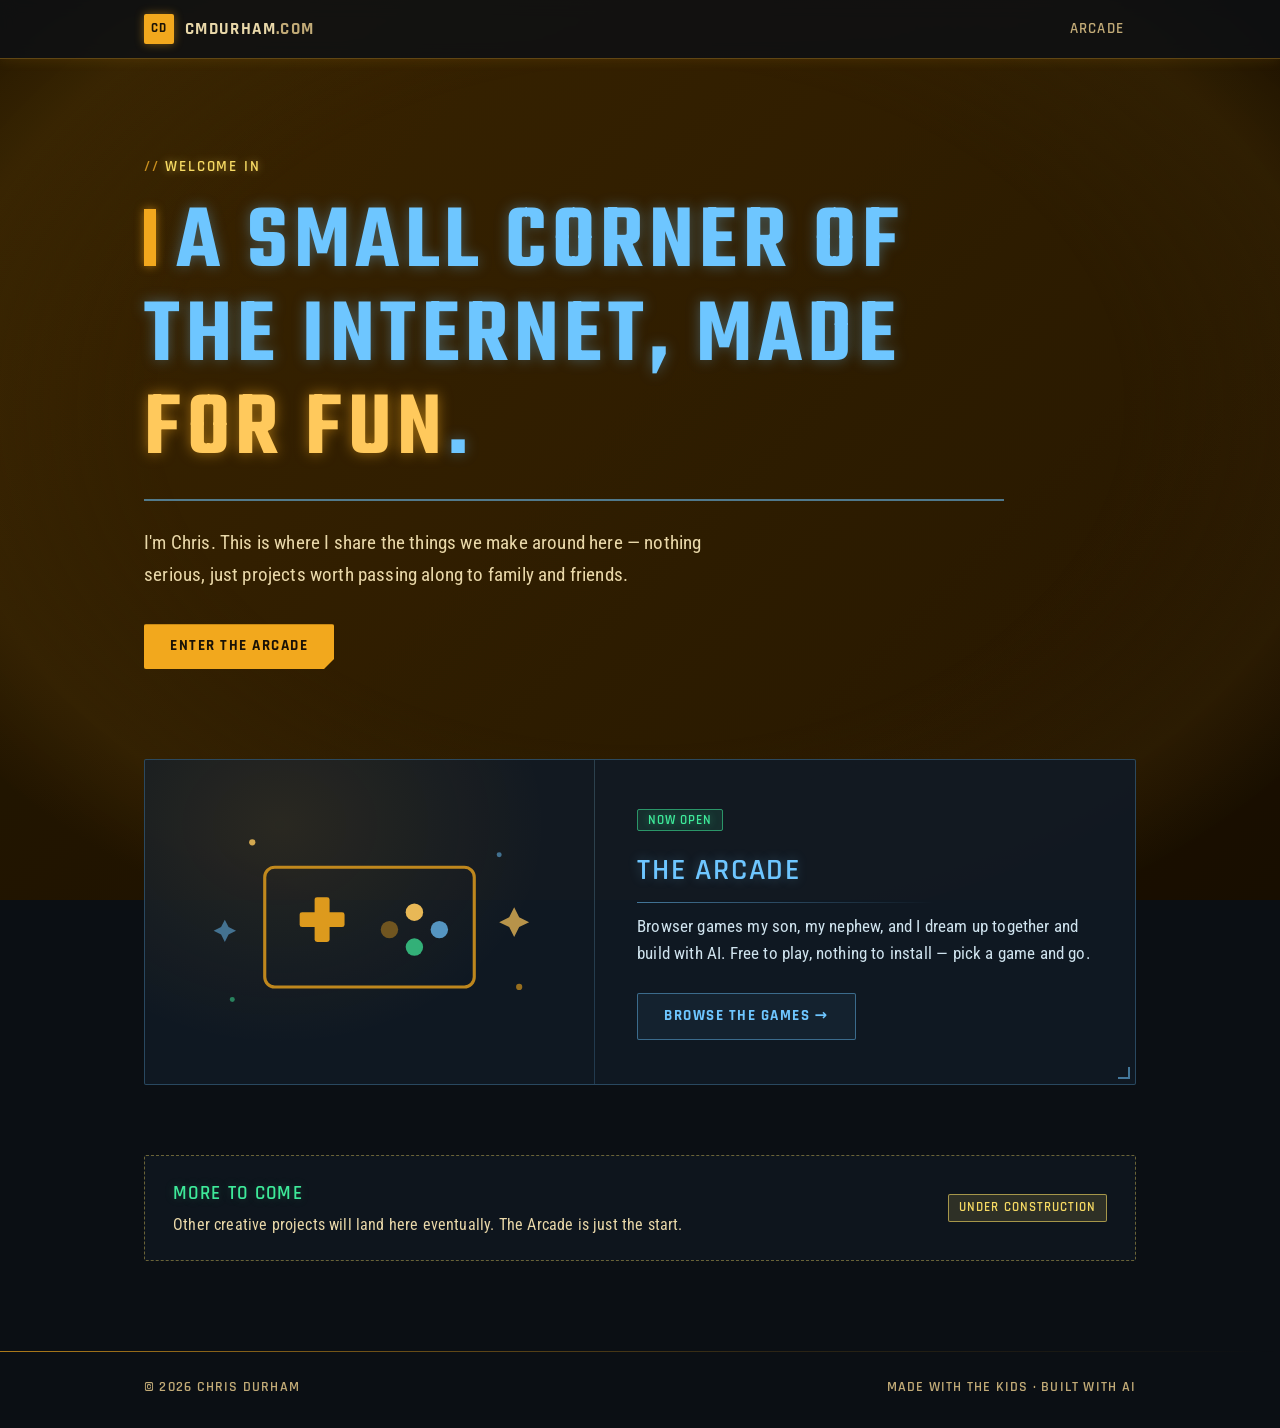
==== index.html @ ae60b52b "Initial site: landing page, arcade, EXODUS Co-Authored-By: Claude Opus 5.5 <noreply@anthropic.com>" ====
<!DOCTYPE html>
<html lang="en">
<head>
  <meta charset="UTF-8">
  <meta name="viewport" content="width=device-width, initial-scale=1.0">
  <title>cmdurham.com</title>
  <meta name="description" content="Chris Durham's corner of the internet — home of the Arcade: browser games built with AI, for family fun.">
  <link rel="preconnect" href="https://fonts.googleapis.com">
  <link rel="preconnect" href="https://fonts.gstatic.com" crossorigin>
  <link href="https://fonts.googleapis.com/css2?family=Teko:wght@500;600&family=Rajdhani:wght@500;600;700&family=Roboto+Condensed:wght@400;500&display=swap" rel="stylesheet">
  <link rel="stylesheet" href="/styles.css">
  <link rel="icon" href="data:image/svg+xml,<svg xmlns='http://www.w3.org/2000/svg' viewBox='0 0 100 100'><rect width='100' height='100' rx='8' fill='%23f2a81d'/><text x='50' y='68' font-size='52' text-anchor='middle' font-family='sans-serif' font-weight='bold' fill='%231a1206'>CD</text></svg>">
</head>
<body>

  <header class="site-header">
    <div class="wrap header-inner">
      <a class="wordmark" href="/">
        <span class="wordmark-mark">CD</span>
        <span class="wordmark-text">cmdurham<span class="dim">.com</span></span>
      </a>
      <nav class="site-nav">
        <a href="/arcade/">Arcade</a>
      </nav>
    </div>
  </header>

  <main>

    <section class="hero">
      <div class="wrap">
        <p class="badge">Welcome in</p>
        <h1 class="h-display">A small corner of the internet, made <span class="accent-gold">for fun</span>.</h1>
        <p class="hero-sub">
          I'm Chris. This is where I share the things we make around here —
          nothing serious, just projects worth passing along to family and friends.
        </p>
        <div class="hero-actions">
          <a class="btn btn-primary" href="/arcade/">Enter the Arcade</a>
        </div>
      </div>
    </section>

    <section class="feature">
      <div class="wrap">
        <a class="feature-card" href="/arcade/">
          <span class="feature-art" aria-hidden="true">
            <svg viewBox="0 0 360 260" xmlns="http://www.w3.org/2000/svg" preserveAspectRatio="xMidYMid meet" role="img" aria-label="Game controller artwork">
              <g opacity="0.9">
                <rect x="96" y="86" width="168" height="96" rx="8" fill="none" stroke="#f2a81d" stroke-width="2.5" opacity="0.85"/>
                <rect x="124" y="122" width="36" height="12" rx="2" fill="#f2a81d"/>
                <rect x="136" y="110" width="12" height="36" rx="2" fill="#f2a81d"/>
                <circle cx="216" cy="122" r="7" fill="#ffc95c"/>
                <circle cx="236" cy="136" r="7" fill="#6ec6ff" opacity="0.8"/>
                <circle cx="216" cy="150" r="7" fill="#3eea9a" opacity="0.8"/>
                <circle cx="196" cy="136" r="7" fill="#f2a81d" opacity="0.45"/>
              </g>
              <circle cx="86" cy="66" r="2.5" fill="#ffc95c" opacity="0.8"/>
              <circle cx="284" cy="76" r="2" fill="#6ec6ff" opacity="0.5"/>
              <circle cx="300" cy="182" r="2.5" fill="#f2a81d" opacity="0.6"/>
              <circle cx="70" cy="192" r="2" fill="#3eea9a" opacity="0.5"/>
              <path d="M296 118 l4 8 8 4 -8 4 -4 8 -4 -8 -8 -4 8 -4 Z" fill="#ffc95c" opacity="0.7"/>
              <path d="M64 128 l3 6 6 3 -6 3 -3 6 -3 -6 -6 -3 6 -3 Z" fill="#6ec6ff" opacity="0.5"/>
            </svg>
          </span>
          <span class="feature-body">
            <span class="tag tag-green">Now open</span>
            <h2>The Arcade</h2>
            <p>
              Browser games my son, my nephew, and I dream up together and build
              with AI. Free to play, nothing to install — pick a game and go.
            </p>
            <span class="btn btn-ghost">Browse the games →</span>
          </span>
        </a>
      </div>
    </section>

    <section class="soon-strip">
      <div class="wrap">
        <div class="soon-inner">
          <div>
            <h3>More to come</h3>
            <p>Other creative projects will land here eventually. The Arcade is just the start.</p>
          </div>
          <span class="tag">Under construction</span>
        </div>
      </div>
    </section>

  </main>

  <footer class="site-footer">
    <div class="wrap footer-inner">
      <span>© <span id="year">2026</span> Chris Durham</span>
      <span class="dim">Made with the kids · Built with AI</span>
    </div>
  </footer>

  <script>document.getElementById('year').textContent = new Date().getFullYear();</script>
</body>
</html>
---- styles.css ----
/* ========================================================================
   cmdurham.com — site styles
   Foundation: "Wake Up Samurai" (Cyberpunk 2077 Obsidian theme), with the
   oxblood/red role recast in amber-gold. Night City HUD: charcoal gradient,
   cyan headers, green active glow, gold labels, data-shard panels.
   ======================================================================== */

:root {
  /* type — theme stacks, web-available fallbacks first */
  --font-display: 'Teko', 'Rajdhani', system-ui, sans-serif;
  --font-ui: 'Rajdhani', 'Electrolize', system-ui, sans-serif;
  --font-text: 'Roboto Condensed', 'Rajdhani', 'Inter', system-ui, sans-serif;

  /* surfaces (theme charcoals) */
  --bg: #0b0f14;
  --panel: rgba(17, 26, 36, 0.92);
  --panel-solid: #131922;
  --raised: #1d2531;

  /* amber-gold — replaces the theme's red role */
  --gold: #f2a81d;
  --gold-bright: #ffc95c;
  --gold-dim: #c98f1e;

  /* supporting accents, straight from the theme */
  --cyan: #6ec6ff;
  --cyan-hover: #9ad9ff;
  --green: #3eea9a;
  --tag-gold: #f6da63;

  /* text — warm-tinted but bright, for real contrast on charcoal */
  --text: #e9d8a9;
  --text-muted: #c2ab77;
  --text-pale: #cfe3ee; /* shard-panel body color, from theme blockquotes */
}

* { box-sizing: border-box; margin: 0; padding: 0; }

html { scroll-behavior: smooth; }

body {
  background: var(--bg);
  color: var(--text);
  font-family: var(--font-text);
  font-size: 17px;
  font-weight: 400;
  line-height: 1.65;
  letter-spacing: 0.01em;
  -webkit-font-smoothing: antialiased;
  position: relative;
  min-height: 100vh;
}

/* Animated amber→charcoal gradient (theme's oxblood layer, recast) */
body::before {
  content: '';
  position: fixed;
  inset: 0;
  z-index: 0;
  pointer-events: none;
  background: linear-gradient(
    135deg,
    #3a2a08 0%,   /* deep amber-brown */
    #1d1509 38%,  /* dark bronze */
    #0b0f14 100%  /* blue-black charcoal */
  );
  background-size: 400% 400%;
  animation: cpGradientShift 60s ease infinite;
  filter: saturate(120%) brightness(104%) contrast(108%);
}

@keyframes cpGradientShift {
  0%   { background-position: 0% 50%; }
  50%  { background-position: 100% 50%; }
  100% { background-position: 0% 50%; }
}

/* Amber-tinted vignette */
body::after {
  content: '';
  position: fixed;
  inset: 0;
  z-index: 0;
  pointer-events: none;
  background: radial-gradient(
    65% 65% at 50% 45%,
    rgba(0, 0, 0, 0) 58%,
    rgba(58, 42, 8, 0.26) 85%,
    rgba(0, 0, 0, 0.32) 100%
  );
}

main, .site-header, .site-footer { position: relative; z-index: 1; }

.wrap {
  max-width: 1040px;
  margin: 0 auto;
  padding: 0 24px;
}

/* Links — cyan with glow, per theme */
a { color: var(--cyan); text-decoration: none; }

p a {
  border-bottom: 1px solid rgba(110, 198, 255, 0.45);
  transition: color 0.2s ease, border-color 0.2s ease, text-shadow 0.2s ease;
}

p a:hover {
  color: var(--cyan-hover);
  border-bottom-color: rgba(110, 198, 255, 0.85);
  text-shadow: 0 0 8px rgba(110, 198, 255, 0.8);
}

/* ---------- header — HUD titlebar ---------- */

.site-header {
  position: sticky;
  top: 0;
  z-index: 10;
  background: rgba(11, 15, 20, 0.82);
  backdrop-filter: blur(8px);
  -webkit-backdrop-filter: blur(8px);
  border-bottom: 1px solid rgba(242, 168, 29, 0.35);
  box-shadow: 0 1px 12px rgba(242, 168, 29, 0.12);
}

.header-inner {
  display: flex;
  align-items: center;
  justify-content: space-between;
  height: 58px;
}

.wordmark {
  display: flex;
  align-items: center;
  gap: 11px;
  color: var(--text);
  font-family: var(--font-ui);
  font-weight: 700;
  font-size: 17px;
  text-transform: uppercase;
  letter-spacing: 0.08em;
}

.wordmark-mark {
  display: grid;
  place-items: center;
  width: 30px;
  height: 30px;
  border-radius: 2px;
  background: var(--gold);
  color: #1a1206;
  font-weight: 700;
  font-size: 13px;
  box-shadow: 0 0 10px rgba(242, 168, 29, 0.45);
}

.dim { color: var(--text-muted); }

.site-nav { display: flex; align-items: stretch; gap: 6px; }

.site-nav a {
  display: flex;
  align-items: center;
  padding: 4px 12px;
  border-left: 2px solid transparent;
  color: var(--text-muted);
  font-family: var(--font-ui);
  font-weight: 600;
  font-size: 15px;
  text-transform: uppercase;
  letter-spacing: 0.08em;
  transition: color 0.15s ease, background 0.15s ease, border-color 0.15s ease;
}

.site-nav a:hover {
  color: var(--text);
  background: rgba(242, 168, 29, 0.08);
  border-left-color: rgba(242, 168, 29, 0.5);
}

.site-nav a.nav-active {
  color: var(--green);
  background: rgba(62, 234, 154, 0.10);
  border-left-color: rgba(62, 234, 154, 0.6);
  box-shadow: inset 0 0 0 1px rgba(62, 234, 154, 0.25);
  text-shadow: 0 0 8px rgba(62, 234, 154, 0.5);
}

/* ---------- micro-label ("//" netrunner prefix, gold) ---------- */

.badge {
  display: inline-block;
  font-family: var(--font-ui);
  font-weight: 600;
  font-size: 15px;
  letter-spacing: 0.12em;
  text-transform: uppercase;
  color: var(--tag-gold);
  text-shadow: 0 0 8px rgba(246, 218, 99, 0.45);
  margin-bottom: 18px;
}

.badge::before {
  content: '// ';
  color: var(--gold-dim);
  text-shadow: none;
}

/* ---------- tags — gold pills, sharp ---------- */

.tag {
  font-family: var(--font-ui);
  font-size: 13px;
  font-weight: 600;
  letter-spacing: 0.08em;
  text-transform: uppercase;
  color: var(--tag-gold);
  background: rgba(246, 218, 99, 0.14);
  border: 1px solid rgba(246, 218, 99, 0.6);
  padding: 2px 10px;
  border-radius: 2px;
}

.tag-green {
  color: var(--green);
  background: rgba(62, 234, 154, 0.10);
  border-color: rgba(62, 234, 154, 0.55);
  text-shadow: 0 0 8px rgba(62, 234, 154, 0.4);
}

/* ---------- display headings — H1 chrome: cyan, tick, heavy rule ---------- */

.h-display {
  font-family: var(--font-display);
  font-weight: 600;
  text-transform: uppercase;
  letter-spacing: 0.06em;
  line-height: 1.02;
  color: var(--cyan);
  text-shadow: 0 0 14px rgba(110, 198, 255, 0.35);
  border-bottom: 2px solid rgba(110, 198, 255, 0.55);
  padding-bottom: 0.22em;
  margin-bottom: 26px;
}

.h-display::before {
  content: '';
  display: inline-block;
  width: 0.13em;
  height: 0.62em;
  margin-right: 0.22em;
  background: var(--gold);
  box-shadow: 0 0 10px rgba(242, 168, 29, 0.6);
}

.accent-gold {
  color: var(--gold-bright);
  text-shadow: 0 0 14px rgba(242, 168, 29, 0.55);
}

/* ---------- buttons — amber interactive accent ---------- */

.btn {
  display: inline-flex;
  align-items: center;
  gap: 8px;
  white-space: nowrap;
  font-family: var(--font-ui);
  font-weight: 700;
  font-size: 15px;
  text-transform: uppercase;
  letter-spacing: 0.1em;
  padding: 10px 26px;
  border-radius: 2px;
  transition: background 0.15s ease, color 0.15s ease, box-shadow 0.15s ease, border-color 0.15s ease;
}

.btn-primary {
  background: var(--gold);
  color: #1a1206;
  box-shadow: 0 0 14px rgba(242, 168, 29, 0.35);
  clip-path: polygon(0 0, 100% 0, 100% calc(100% - 10px), calc(100% - 10px) 100%, 0 100%);
}

.btn-primary:hover {
  background: var(--gold-bright);
  box-shadow: 0 0 22px rgba(242, 168, 29, 0.55);
}

.btn-ghost {
  color: var(--cyan);
  background: rgba(110, 198, 255, 0.06);
  border: 1px solid rgba(110, 198, 255, 0.45);
}

.btn-ghost:hover {
  color: var(--cyan-hover);
  border-color: rgba(110, 198, 255, 0.85);
  box-shadow: 0 0 14px rgba(110, 198, 255, 0.3);
  text-shadow: 0 0 8px rgba(110, 198, 255, 0.8);
}

/* ---------- hero (landing) ---------- */

.hero { padding: 92px 0 64px; }

.hero h1 {
  font-size: clamp(52px, 8vw, 92px);
  max-width: 860px;
}

.hero-sub {
  max-width: 600px;
  color: var(--text);
  font-size: 19px;
  margin-bottom: 34px;
}

.hero-actions {
  display: flex;
  gap: 14px;
  flex-wrap: wrap;
}

/* ---------- data-shard panels (shared card chrome) ---------- */

.feature-card, .card, .soon-inner {
  position: relative;
  background: var(--panel);
  border: 1px solid rgba(110, 198, 255, 0.28);
  border-radius: 2px;
}

/* HUD corner bracket, bottom-right */
.feature-card::after, .card::after {
  content: '';
  position: absolute;
  right: 5px;
  bottom: 5px;
  width: 10px;
  height: 10px;
  border-right: 2px solid rgba(110, 198, 255, 0.55);
  border-bottom: 2px solid rgba(110, 198, 255, 0.55);
  pointer-events: none;
}

/* ---------- feature card (landing → arcade) ---------- */

.feature { padding: 26px 0 70px; }

.feature-card {
  display: grid;
  grid-template-columns: 1fr 1.2fr;
  align-items: center;
  overflow: hidden;
  transition: border-color 0.18s ease, box-shadow 0.18s ease;
}

.feature-card:hover {
  border-color: rgba(110, 198, 255, 0.6);
  box-shadow: 0 0 24px rgba(110, 198, 255, 0.15), 0 14px 44px rgba(0, 0, 0, 0.5);
}

.feature-art {
  align-self: stretch;
  display: flex;
  background: radial-gradient(ellipse at 30% 20%, rgba(242, 168, 29, 0.10), transparent 60%);
  border-right: 1px solid rgba(110, 198, 255, 0.2);
  line-height: 0;
}

.feature-art svg { width: 100%; height: 100%; min-height: 240px; }

.feature-body { padding: 38px 42px; }

.feature-body h2 {
  font-family: var(--font-ui);
  font-size: 30px;
  font-weight: 600;
  text-transform: uppercase;
  letter-spacing: 0.06em;
  color: var(--cyan);
  text-shadow: 0 0 12px rgba(110, 198, 255, 0.3);
  margin: 14px 0 4px;
  padding-bottom: 0.2em;
  border-bottom: 1px solid;
  border-image: linear-gradient(90deg, rgba(110, 198, 255, 0.55), rgba(110, 198, 255, 0) 65%) 1;
}

.feature-body p {
  color: var(--text-pale);
  font-size: 16.5px;
  margin: 10px 0 26px;
}

/* ---------- soon strip (landing) ---------- */

.soon-strip { padding: 0 0 90px; }

.soon-inner {
  display: flex;
  align-items: center;
  justify-content: space-between;
  gap: 20px;
  flex-wrap: wrap;
  background: rgba(17, 26, 36, 0.6);
  border: 1px dashed rgba(246, 218, 99, 0.4);
  padding: 22px 28px;
}

.soon-inner h3 {
  font-family: var(--font-ui);
  font-size: 19px;
  font-weight: 600;
  text-transform: uppercase;
  letter-spacing: 0.07em;
  color: var(--green);
  text-shadow: 0 0 10px rgba(62, 234, 154, 0.25);
  margin-bottom: 2px;
}

.soon-inner p { color: var(--text); font-size: 16px; }

/* ---------- page header (arcade) ---------- */

.page-head { padding: 72px 0 40px; }

.page-head h1 { font-size: clamp(48px, 7vw, 80px); }

.page-head p {
  max-width: 640px;
  color: var(--text);
  font-size: 18px;
}

/* ---------- game cards ---------- */

.games { padding: 8px 0 90px; }

.card-grid {
  display: grid;
  grid-template-columns: repeat(auto-fit, minmax(300px, 1fr));
  gap: 24px;
}

.card {
  display: flex;
  flex-direction: column;
  overflow: hidden;
  transition: border-color 0.15s ease, box-shadow 0.15s ease;
}

.card:hover {
  border-color: rgba(110, 198, 255, 0.6);
  box-shadow: 0 0 20px rgba(110, 198, 255, 0.14), 0 12px 36px rgba(0, 0, 0, 0.45);
}

.card-art { display: block; line-height: 0; border-bottom: 1px solid rgba(110, 198, 255, 0.2); }
.card-art svg { width: 100%; height: auto; }

.card-body {
  display: flex;
  flex-direction: column;
  flex: 1;
  padding: 20px 22px 24px;
}

.card-tags {
  display: flex;
  flex-wrap: wrap;
  gap: 8px;
  margin-bottom: 14px;
}

.card h3 {
  font-family: var(--font-ui);
  font-size: 22px;
  font-weight: 600;
  text-transform: uppercase;
  letter-spacing: 0.07em;
  color: var(--green);
  text-shadow: 0 0 10px rgba(62, 234, 154, 0.25);
  margin-bottom: 8px;
}

.card p {
  color: var(--text-pale);
  font-size: 15.5px;
  flex: 1;
}

.card-actions {
  display: flex;
  align-items: center;
  gap: 14px;
  margin-top: 20px;
}

.card-note {
  font-family: var(--font-ui);
  font-weight: 600;
  font-size: 12.5px;
  text-transform: uppercase;
  letter-spacing: 0.08em;
  color: var(--text-muted);
}

.card-soon { opacity: 0.78; }
.card-soon::after { display: none; }
.card-soon:hover {
  border-color: rgba(110, 198, 255, 0.28);
  box-shadow: none;
}

/* ---------- footer — HUD divider fading right ---------- */

.site-footer {
  border-top: 1px solid;
  border-image: linear-gradient(90deg, rgba(242, 168, 29, 0.7), rgba(242, 168, 29, 0.15) 60%, transparent) 1;
  padding: 24px 0 30px;
}

.footer-inner {
  display: flex;
  justify-content: space-between;
  flex-wrap: wrap;
  gap: 8px;
  color: var(--text-muted);
  font-family: var(--font-ui);
  font-weight: 600;
  font-size: 13.5px;
  text-transform: uppercase;
  letter-spacing: 0.09em;
}

/* ---------- small screens ---------- */

@media (max-width: 720px) {
  .hero { padding: 64px 0 48px; }
  .feature-card { grid-template-columns: 1fr; }
  .feature-art { border-right: none; border-bottom: 1px solid rgba(110, 198, 255, 0.2); }
  .feature-art svg { min-height: 180px; }
  .feature-body { padding: 26px 24px 30px; }
  .page-head { padding: 54px 0 32px; }
  .card-actions { flex-wrap: wrap; }
}
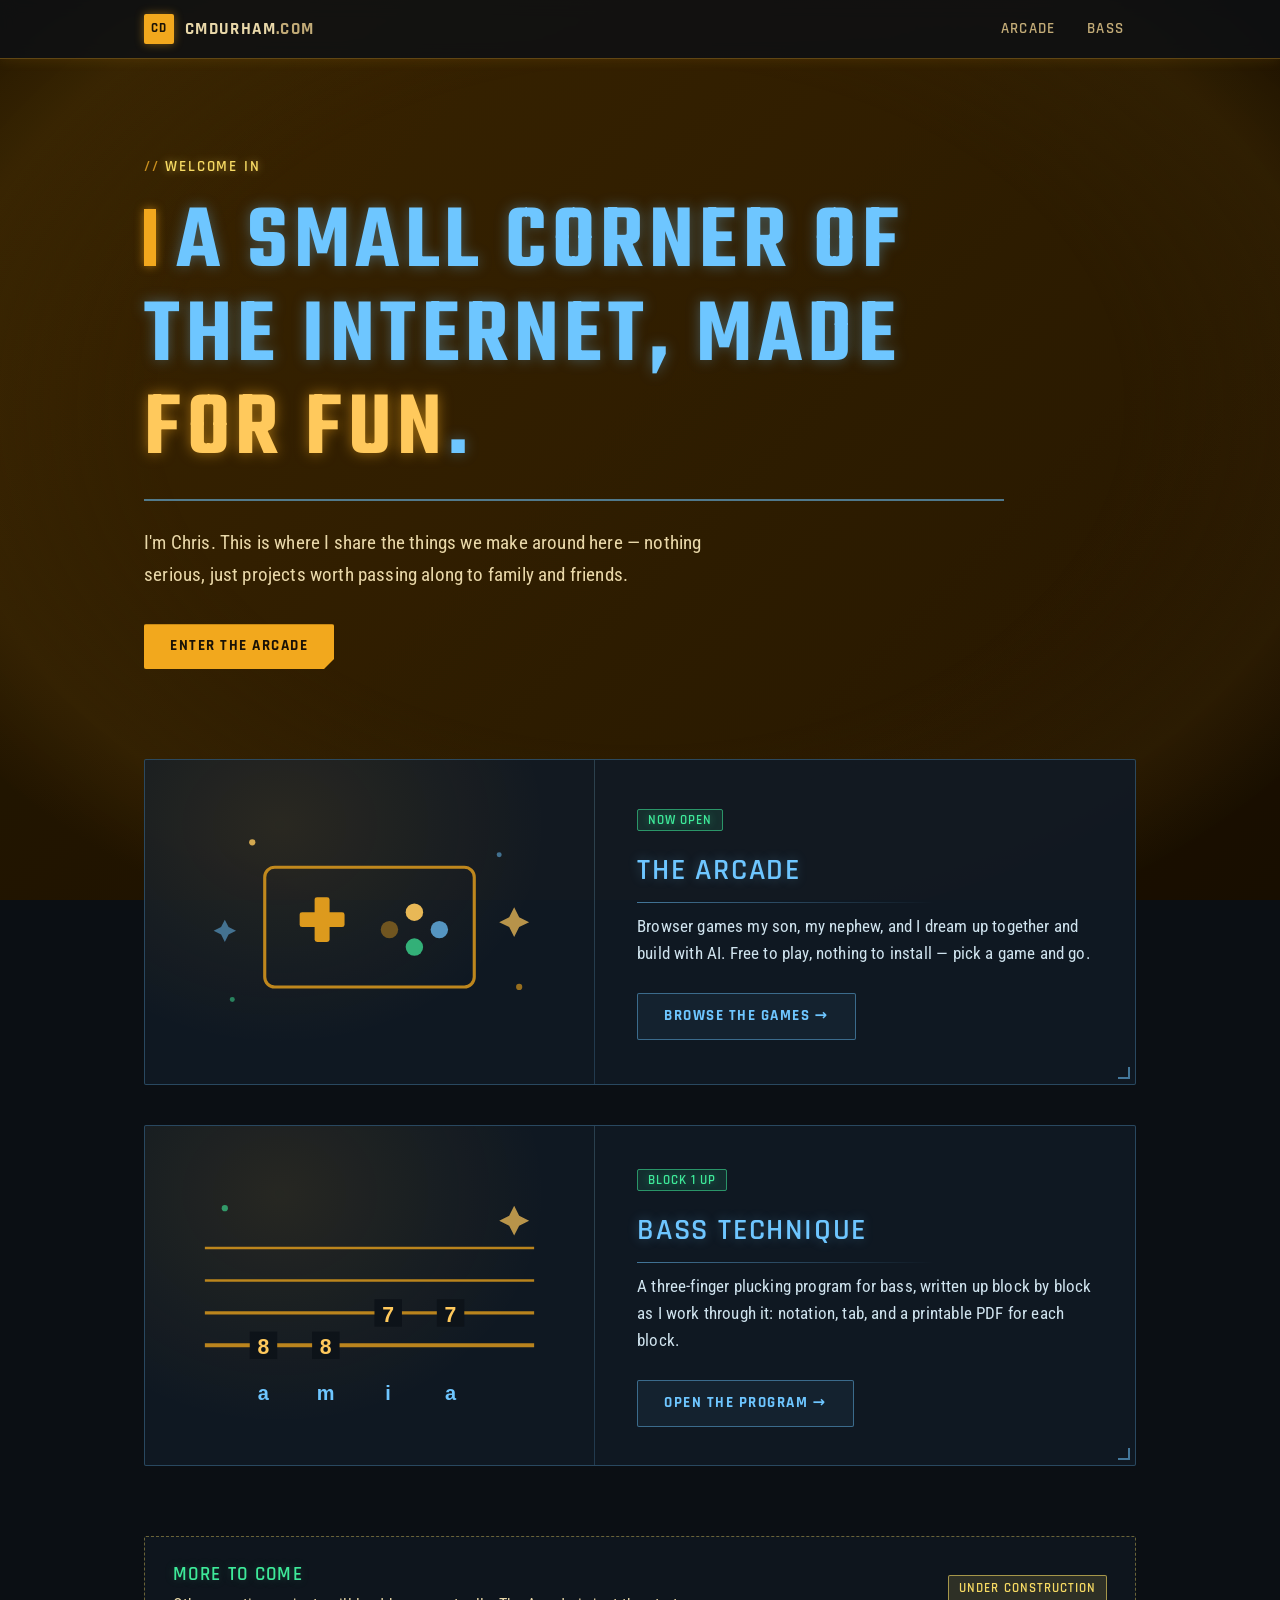
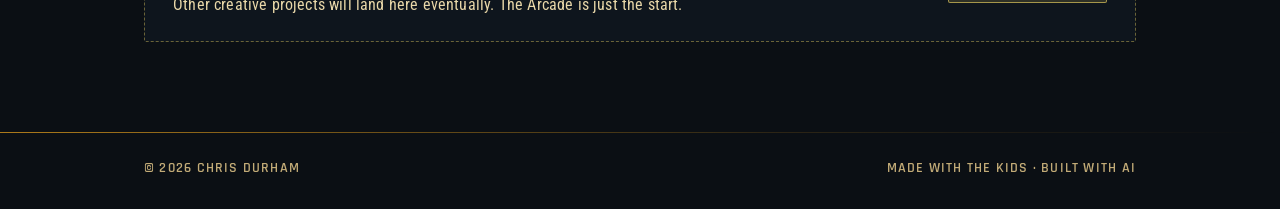
==== commit 19a403ce: "Link Bass Technique from the nav and landing page Adds a "Bass" nav item on the landing and Arcade p" ====
--- a/index.html
+++ b/index.html
@@ -21,6 +21,7 @@
       </a>
       <nav class="site-nav">
         <a href="/arcade/">Arcade</a>
+        <a href="/bass-technique/">Bass</a>
       </nav>
     </div>
   </header>
@@ -76,6 +77,39 @@
       </div>
     </section>
 
+    <section class="feature">
+      <div class="wrap">
+        <a class="feature-card" href="/bass-technique/">
+          <span class="feature-art" aria-hidden="true">
+            <svg viewBox="0 0 360 260" xmlns="http://www.w3.org/2000/svg" preserveAspectRatio="xMidYMid meet" role="img" aria-label="Bass tab artwork">
+              <g stroke="#f2a81d" stroke-width="2" opacity="0.75">
+                <line x1="48" y1="92" x2="312" y2="92"/>
+                <line x1="48" y1="118" x2="312" y2="118"/>
+                <line x1="48" y1="144" x2="312" y2="144" stroke-width="2.6"/>
+                <line x1="48" y1="170" x2="312" y2="170" stroke-width="3.2"/>
+              </g>
+              <g font-family="sans-serif" font-weight="bold" font-size="17" text-anchor="middle">
+                <g fill="#0d1319"><rect x="84" y="159" width="22" height="22"/><rect x="134" y="159" width="22" height="22"/><rect x="184" y="133" width="22" height="22"/><rect x="234" y="133" width="22" height="22"/></g>
+                <g fill="#ffc95c"><text x="95" y="177">8</text><text x="145" y="177">8</text><text x="195" y="151">7</text><text x="245" y="151">7</text></g>
+                <g fill="#6ec6ff" font-size="16" font-weight="600"><text x="95" y="214">a</text><text x="145" y="214">m</text><text x="195" y="214">i</text><text x="245" y="214">a</text></g>
+              </g>
+              <path d="M296 58 l4 8 8 4 -8 4 -4 8 -4 -8 -8 -4 8 -4 Z" fill="#ffc95c" opacity="0.7"/>
+              <circle cx="64" cy="60" r="2.5" fill="#3eea9a" opacity="0.6"/>
+            </svg>
+          </span>
+          <span class="feature-body">
+            <span class="tag tag-green">Block 1 up</span>
+            <h2>Bass Technique</h2>
+            <p>
+              A three-finger plucking program for bass, written up block by block as I
+              work through it: notation, tab, and a printable PDF for each block.
+            </p>
+            <span class="btn btn-ghost">Open the program →</span>
+          </span>
+        </a>
+      </div>
+    </section>
+
     <section class="soon-strip">
       <div class="wrap">
         <div class="soon-inner">
--- a/styles.css
+++ b/styles.css
@@ -350,6 +350,7 @@
 /* ---------- feature card (landing → arcade) ---------- */
 
 .feature { padding: 26px 0 70px; }
+.feature + .feature { padding-top: 0; margin-top: -30px; }
 
 .feature-card {
   display: grid;
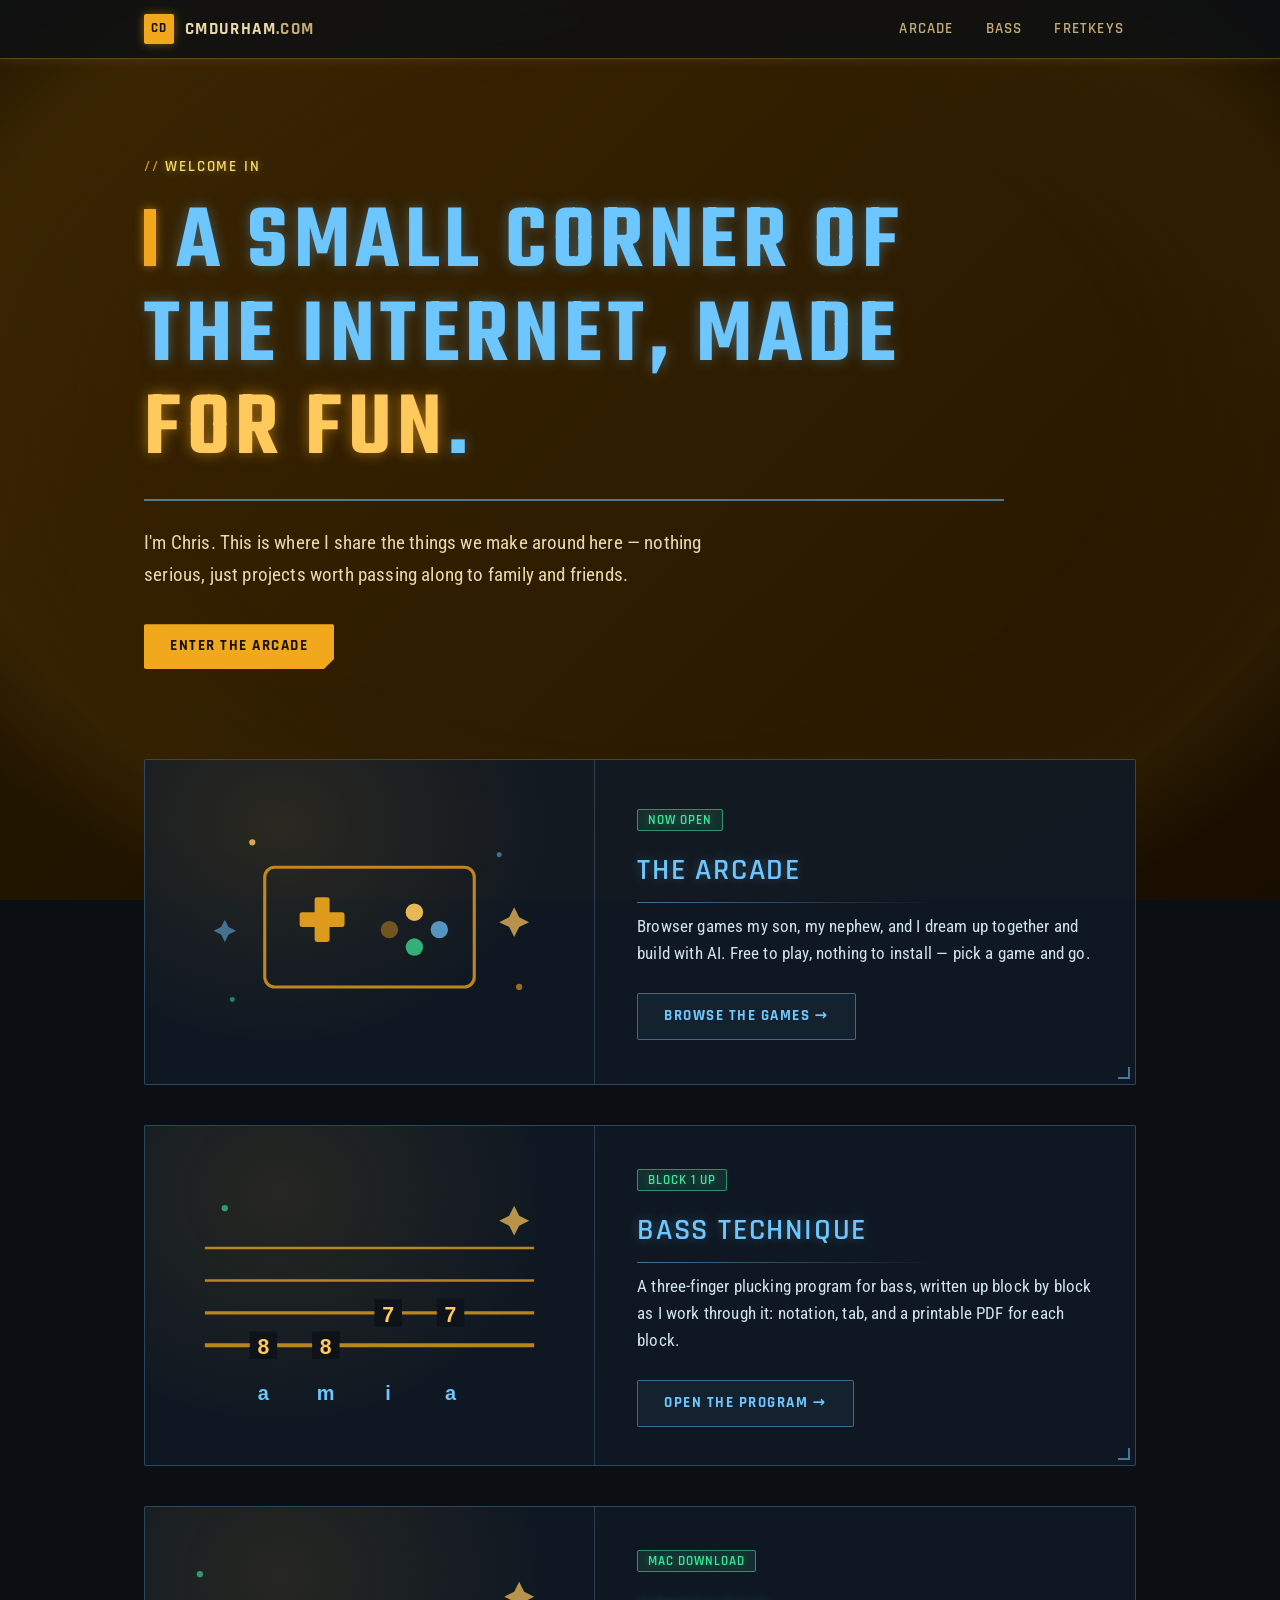
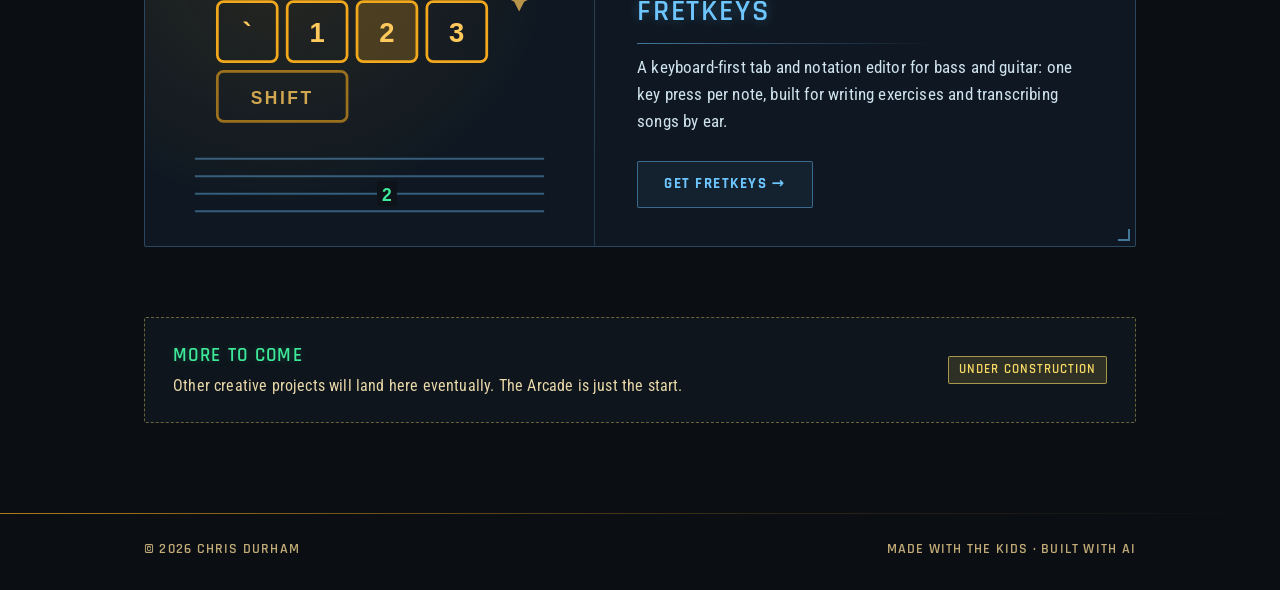
==== commit d41aaa2b: "Add Fretkeys download page with the 0.1.0 Mac build New /fretkeys/ page serving Fretkeys_0.1.0_aarch" ====
--- a/index.html
+++ b/index.html
@@ -22,6 +22,7 @@
       <nav class="site-nav">
         <a href="/arcade/">Arcade</a>
         <a href="/bass-technique/">Bass</a>
+        <a href="/fretkeys/">Fretkeys</a>
       </nav>
     </div>
   </header>
@@ -110,6 +111,48 @@
       </div>
     </section>
 
+    <section class="feature">
+      <div class="wrap">
+        <a class="feature-card" href="/fretkeys/">
+          <span class="feature-art" aria-hidden="true">
+            <svg viewBox="0 0 360 260" xmlns="http://www.w3.org/2000/svg" preserveAspectRatio="xMidYMid meet" role="img" aria-label="Keyboard keys over a tab staff">
+              <g stroke="#6ec6ff" stroke-width="1.6" opacity="0.4">
+                <line x1="40" y1="196" x2="320" y2="196"/>
+                <line x1="40" y1="210" x2="320" y2="210"/>
+                <line x1="40" y1="224" x2="320" y2="224"/>
+                <line x1="40" y1="238" x2="320" y2="238"/>
+              </g>
+              <g font-family="sans-serif" font-weight="bold" text-anchor="middle">
+                <g fill="none" stroke="#f2a81d" stroke-width="2.2">
+                  <rect x="58" y="70" width="48" height="48" rx="5"/>
+                  <rect x="114" y="70" width="48" height="48" rx="5"/>
+                  <rect x="170" y="70" width="48" height="48" rx="5"/>
+                  <rect x="226" y="70" width="48" height="48" rx="5"/>
+                  <rect x="58" y="126" width="104" height="40" rx="5" opacity="0.6"/>
+                </g>
+                <rect x="170" y="70" width="48" height="48" rx="5" fill="#f2a81d" opacity="0.22"/>
+                <g fill="#ffc95c" font-size="22"><text x="82" y="102">`</text><text x="138" y="102">1</text><text x="194" y="102">2</text><text x="250" y="102">3</text></g>
+                <text x="110" y="152" fill="#ffc95c" font-size="14" opacity="0.8" letter-spacing="2">SHIFT</text>
+                <g fill="#0d1319"><rect x="186" y="214" width="16" height="20"/></g>
+                <text x="194" y="230" fill="#3eea9a" font-size="14">2</text>
+              </g>
+              <path d="M300 54 l4 8 8 4 -8 4 -4 8 -4 -8 -8 -4 8 -4 Z" fill="#ffc95c" opacity="0.7"/>
+              <circle cx="44" cy="48" r="2.5" fill="#3eea9a" opacity="0.6"/>
+            </svg>
+          </span>
+          <span class="feature-body">
+            <span class="tag tag-green">Mac download</span>
+            <h2>Fretkeys</h2>
+            <p>
+              A keyboard-first tab and notation editor for bass and guitar: one key press
+              per note, built for writing exercises and transcribing songs by ear.
+            </p>
+            <span class="btn btn-ghost">Get Fretkeys →</span>
+          </span>
+        </a>
+      </div>
+    </section>
+
     <section class="soon-strip">
       <div class="wrap">
         <div class="soon-inner">
--- a/styles.css
+++ b/styles.css
@@ -516,6 +516,78 @@
   box-shadow: none;
 }
 
+/* ---------- download page (fretkeys) ---------- */
+
+.download-panel {
+  position: relative;
+  display: flex;
+  align-items: center;
+  justify-content: space-between;
+  gap: 28px;
+  flex-wrap: wrap;
+  background: var(--panel);
+  border: 1px solid rgba(242, 168, 29, 0.55);
+  border-radius: 2px;
+  box-shadow: 0 0 22px rgba(242, 168, 29, 0.12);
+  padding: 28px 32px;
+  margin-bottom: 24px;
+}
+
+.download-panel > div:first-child { flex: 1 1 420px; }
+
+.download-panel h2 {
+  font-family: var(--font-ui);
+  font-size: 28px;
+  font-weight: 600;
+  text-transform: uppercase;
+  letter-spacing: 0.06em;
+  color: var(--cyan);
+  text-shadow: 0 0 12px rgba(110, 198, 255, 0.3);
+  margin-bottom: 6px;
+}
+
+.download-panel p { color: var(--text-pale); font-size: 16px; max-width: 560px; }
+
+.download-actions {
+  display: flex;
+  flex-direction: column;
+  align-items: flex-start;
+  gap: 10px;
+}
+
+.plain-list {
+  color: var(--text-pale);
+  font-size: 15.5px;
+  padding-left: 1.2em;
+  flex: 1;
+}
+
+.plain-list li + li { margin-top: 8px; }
+.plain-list strong, .card p strong { color: var(--text); font-weight: 500; }
+
+.card .card-foot { flex: 0; margin-top: 14px; color: var(--text-muted); }
+
+code {
+  font-family: ui-monospace, 'SF Mono', Menlo, monospace;
+  font-size: 0.88em;
+  color: var(--gold-bright);
+  background: rgba(242, 168, 29, 0.10);
+  border: 1px solid rgba(242, 168, 29, 0.25);
+  border-radius: 2px;
+  padding: 0 5px;
+}
+
+.checksum {
+  margin-top: 26px;
+  color: var(--text-muted);
+  font-family: var(--font-ui);
+  font-size: 13px;
+  letter-spacing: 0.06em;
+  overflow-wrap: anywhere;
+}
+
+.checksum code { color: var(--text-muted); background: none; border: none; padding: 0; }
+
 /* ---------- footer — HUD divider fading right ---------- */
 
 .site-footer {
@@ -547,4 +619,12 @@
   .feature-body { padding: 26px 24px 30px; }
   .page-head { padding: 54px 0 32px; }
   .card-actions { flex-wrap: wrap; }
-}
+  .download-panel { padding: 24px 22px; }
+}
+
+@media (max-width: 480px) {
+  .wrap { padding: 0 16px; }
+  .wordmark-text .dim { display: none; }
+  .site-nav { gap: 2px; }
+  .site-nav a { padding: 4px 8px; font-size: 14px; letter-spacing: 0.06em; }
+}
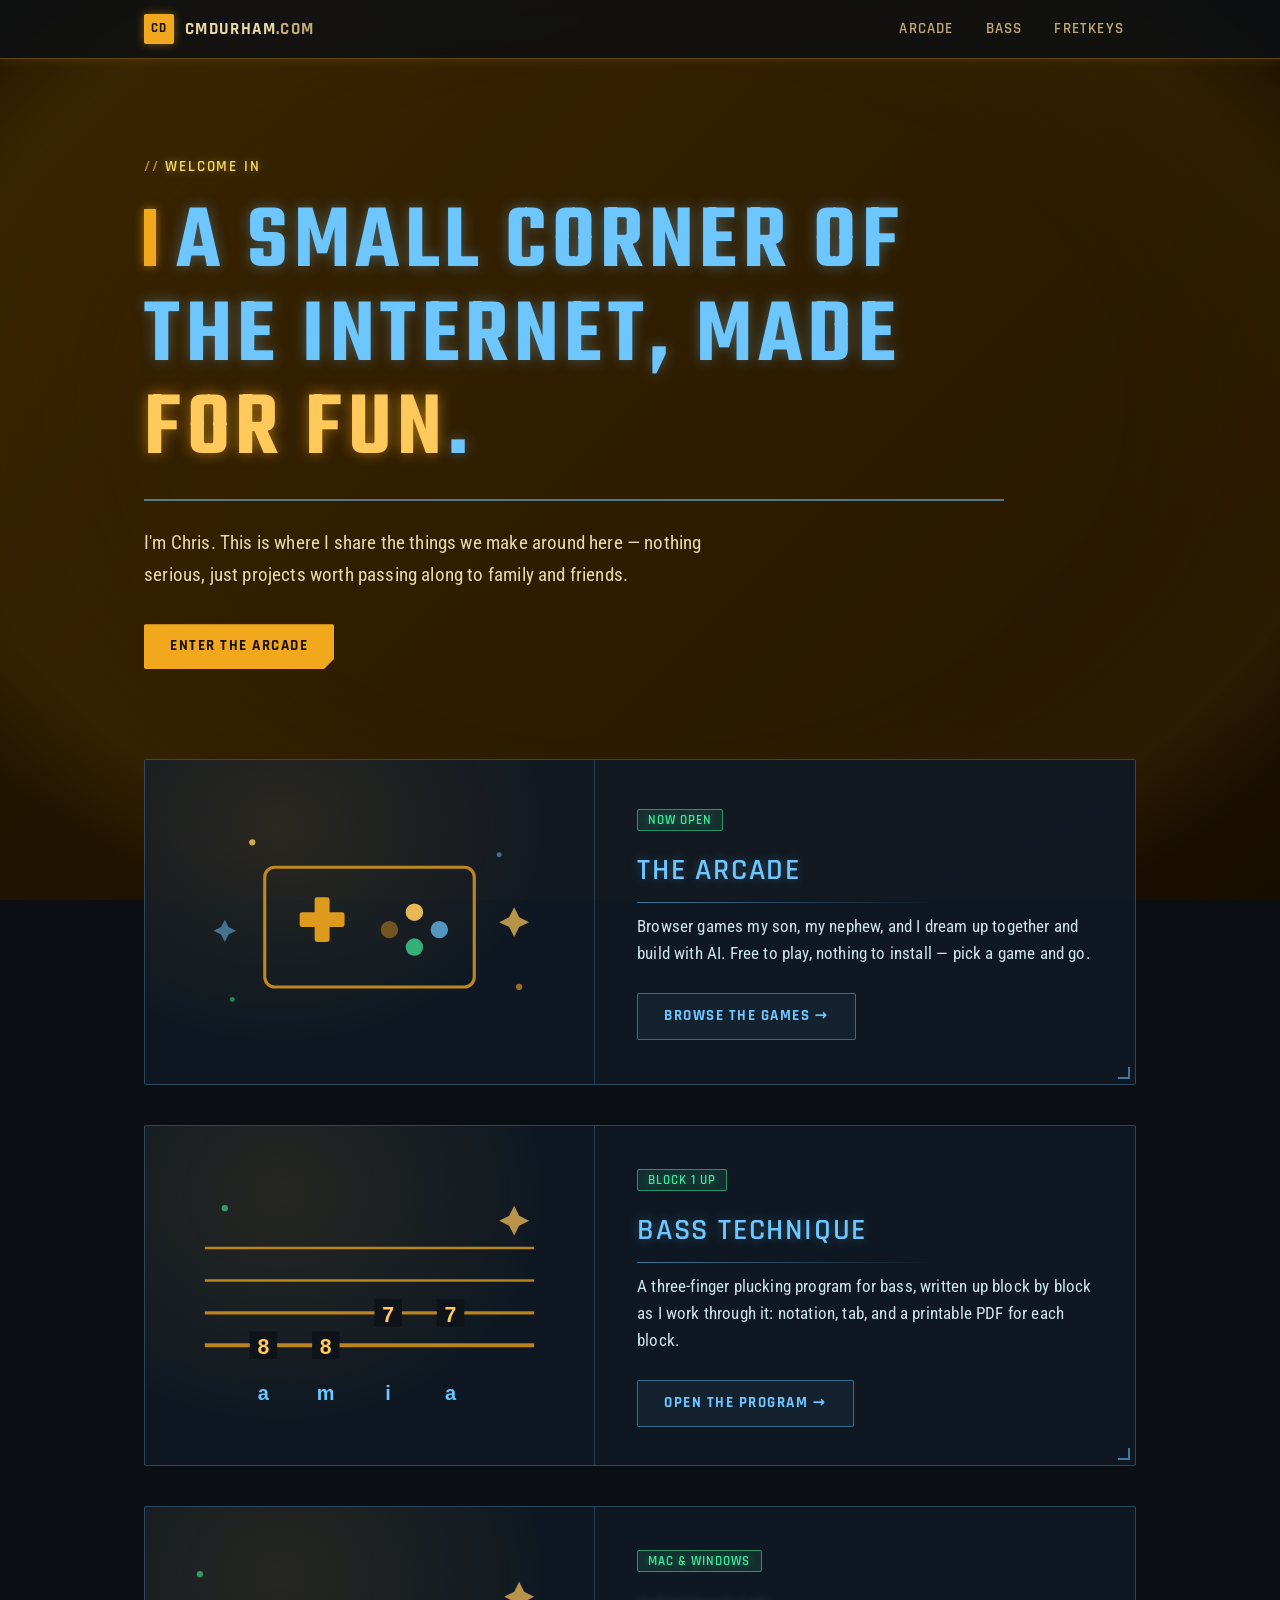
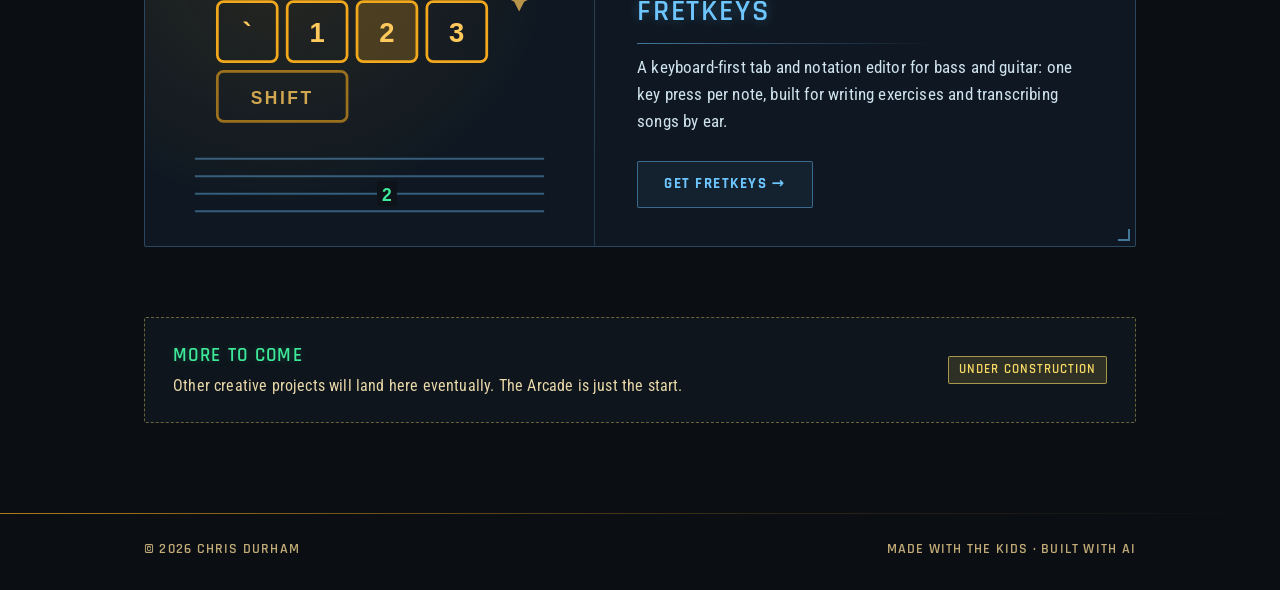
==== commit d25ad7f5: "Fretkeys 0.1.1: restyled Mac build and a Windows test build Replaces the 0.1.0 .dmg with 0.1.1 (Styl" ====
--- a/index.html
+++ b/index.html
@@ -141,7 +141,7 @@
             </svg>
           </span>
           <span class="feature-body">
-            <span class="tag tag-green">Mac download</span>
+            <span class="tag tag-green">Mac &amp; Windows</span>
             <h2>Fretkeys</h2>
             <p>
               A keyboard-first tab and notation editor for bass and guitar: one key press
--- a/styles.css
+++ b/styles.css
@@ -587,6 +587,8 @@
 }
 
 .checksum code { color: var(--text-muted); background: none; border: none; padding: 0; }
+.checksum + .checksum { margin-top: 6px; }
+.card-body .plain-list + p { margin-top: 16px; }
 
 /* ---------- footer — HUD divider fading right ---------- */
 
